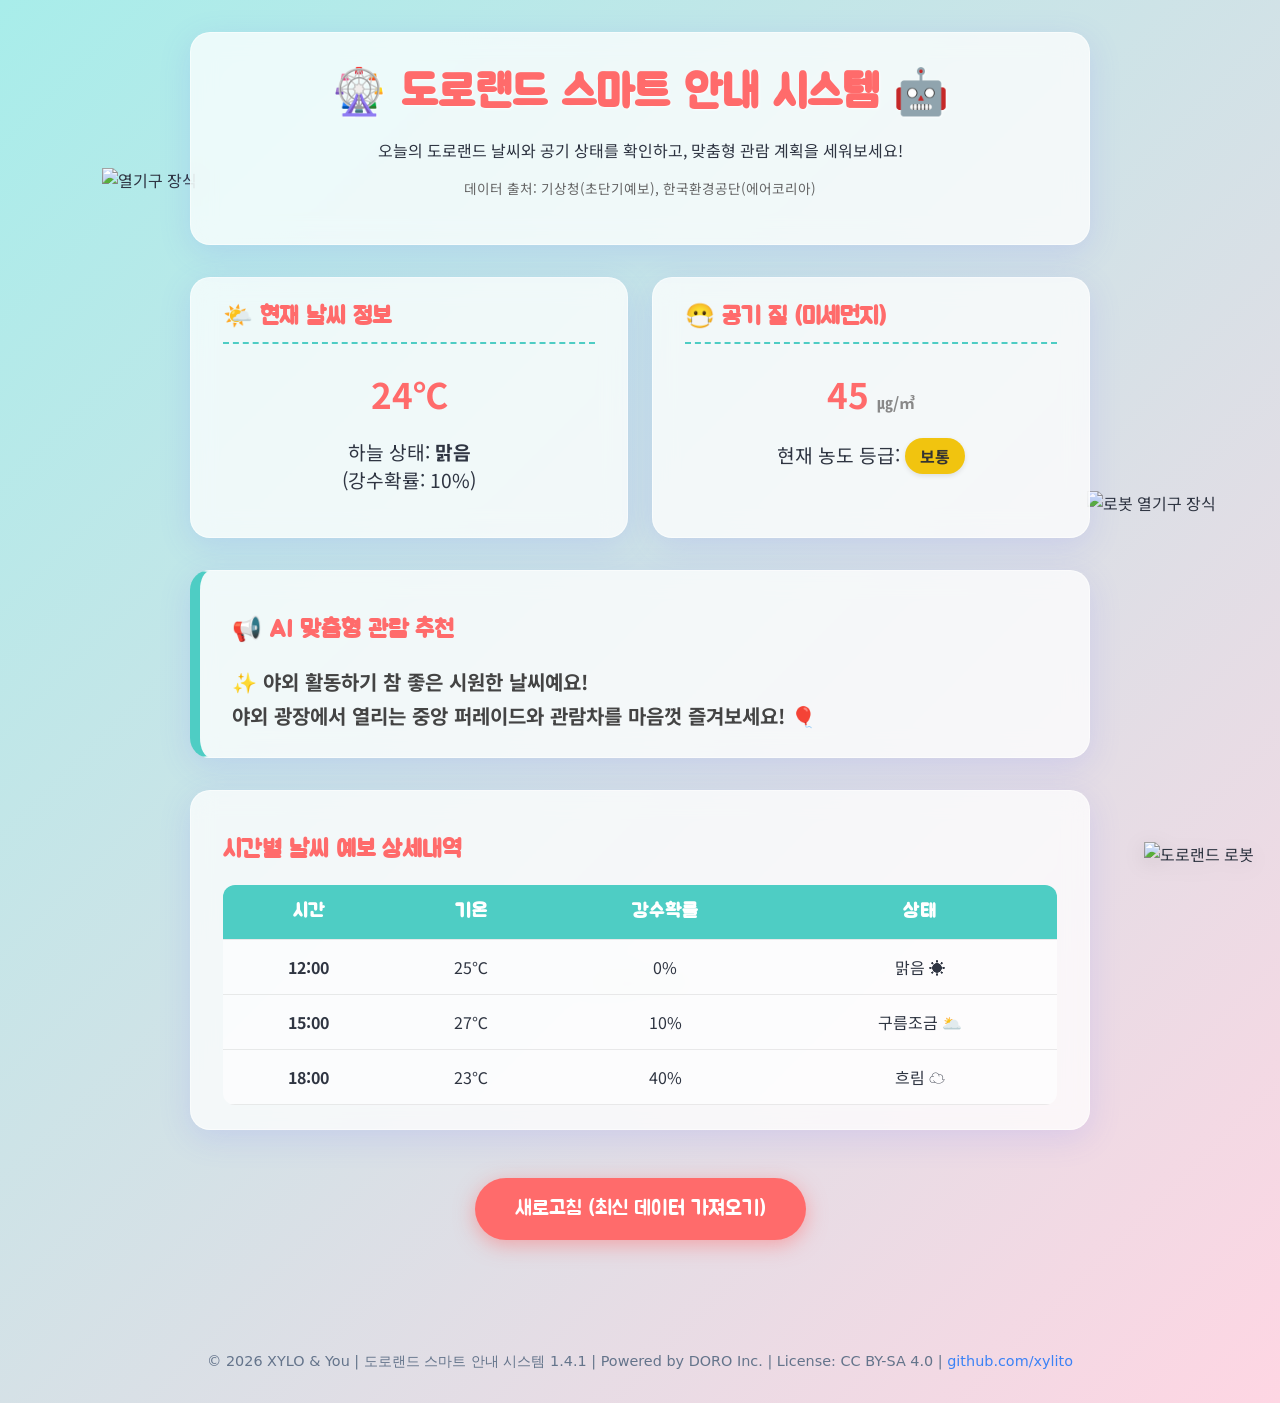
==== smart-guide-web/index.html @ 091e0058 "chore: 1.4.1" ====
<!--
  ============================================================================================================
  [ Credits & License ]
  
  - Project:    도로랜드 스마트 안내 시스템
  - Creator:    XYLO & You
  - Powered by: DORO Inc.
  - Version:    1.4.1 (2026.04.30.)
  - Source:     https://github.com/xylito/doroland-smart-guide
  - License:    CC BY-SA 4.0 (상업적 이용 가능 / 동일 조건 변경 허락 / 저작자 표시)
  
  이 저작물은 공공데이터를 활용한 웹 개발 교육용 실습 자료로 제작되었습니다.
  미래의 훌륭한 웹 마스터가 될 여러분을 응원합니다!
  ============================================================================================================
-->
<!DOCTYPE html>
<html lang="ko">
<head>
    <meta charset="UTF-8">
    <meta name="viewport" content="width=device-width, initial-scale=1.0">
    <!-- 검색엔진 최적화(SEO) 반영 -->
    <title>도로랜드 스마트 안내 시스템 - AI 기술과 함께하는 놀이공원 가이드</title>
    <link rel="icon" href="data:image/svg+xml,<svg xmlns=%22http://www.w3.org/2000/svg%22 viewBox=%220 0 100 100%22><text y=%22.9em%22 font-size=%2290%22>🎡</text></svg>">
    <meta name="description" content="도로랜드 놀이공원의 실시간 날씨와 공기 질을 알려주는 스마트 추천 가이드입니다.">
    <link rel="stylesheet" as="style" crossorigin href="https://cdn.jsdelivr.net/gh/orioncactus/pretendard@v1.3.9/dist/web/variable/pretendardvariable-dynamic-subset.min.css" />
    <link rel="stylesheet" href="css/style.css">
</head>
<body>
    <!-- 배경 장식 이미지들 (현재 폴더에 있는 자원 적극 활용) -->
    <img src="assets/images/cloud1.png" class="deco cloud cloud-1" alt="구름 장식">
    <img src="assets/images/cloud2.png" class="deco cloud cloud-2" alt="구름 장식">
    <img src="assets/images/airballoon1.png" class="deco balloon" alt="열기구 장식">
    <img src="assets/images/robot1.png" class="deco robot robot-right" alt="도로랜드 로봇">
    <img src="assets/images/robot_balloon1.png" class="deco robot-balloon" alt="로봇 열기구 장식">
    <img src="assets/images/circus_and_ferriswheel1.png" class="deco ferriswheel" alt="관람차 배경">
    
    <div class="container">
        <!-- 1. 제목 영역 (HTML 문서 구조 만들기) -->
        <header>
            <h1>🎡 도로랜드 스마트 안내 시스템 🤖</h1>
            <p>오늘의 도로랜드 날씨와 공기 상태를 확인하고, 맞춤형 관람 계획을 세워보세요!</p>
            <p class="source-info">데이터 출처: 기상청(초단기예보), 한국환경공단(에어코리아)</p>
        </header>

        <!-- 2. 주요 정보 카드 영역 (화면 영역 나누기) -->
        <section class="card-container">
            <!-- 날씨 카드 -->
            <div class="card glass">
                <div class="card-header">
                    <h2>🌤️ 현재 날씨 정보</h2>
                </div>
                <!-- 자바스크립트로 데이터를 넣을 자리 (id 지정) -->
                <div class="card-body" id="weather-info">
                    <p class="loading">데이터를 불러오는 중...</p>
                </div>
            </div>

            <!-- 미세먼지 카드 -->
            <div class="card glass">
                <div class="card-header">
                    <h2>😷 공기 질 (미세먼지)</h2>
                </div>
                <!-- 자바스크립트로 데이터를 넣을 자리 (id 지정) -->
                <div class="card-body" id="air-info">
                    <p class="loading">데이터를 불러오는 중...</p>
                </div>
            </div>
        </section>

        <!-- 3. 데이터 해석 및 안내 문구 영역 (데이터 기반 설명 추가) -->
        <section class="guide-container glass">
            <h2>📢 AI 맞춤형 관람 추천</h2>
            <div id="recommendation-msg">
                <!-- 상황에 따른 추천 문구가 이곳에 자동으로 표시됩니다 -->
            </div>
        </section>

        <!-- 4. 실시간 상세 표 (표 만들기 및 활용) -->
        <section class="table-container glass">
            <h2>시간별 날씨 예보 상세내역</h2>
            <table class="data-table">
                <thead>
                    <tr>
                        <th>시간</th>
                        <th>기온</th>
                        <th>강수확률</th>
                        <th>상태</th>
                    </tr>
                </thead>
                <tbody id="forecast-table-body">
                    <!-- 자바스크립트로 줄(tr)이 추가될 자리 -->
                </tbody>
            </table>
        </section>
        
        <!-- 데이터 불러오기 버튼 (UI 요소 배치) -->
        <div class="action-btn-container">
            <button id="fetch-data-btn" class="primary-btn">새로고침 (최신 데이터 가져오기)</button>
        </div>
    </div>

    <!-- 스크립트 연결 (JS 동작) -->
    <script src="js/script.js"></script>
    <script src="../assets/js/global-screenshot.js"></script>
    <footer class="ui-footer">
        &copy; 2026 XYLO & You | 도로랜드 스마트 안내 시스템 1.4.1 | Powered by DORO Inc. | License: CC BY-SA 4.0 | 
        <a href="https://github.com/xylito" target="_blank" rel="noopener noreferrer">github.com/xylito</a>
    </footer>
</body>
</html>
---- smart-guide-web/css/style.css ----
/*
  ============================================================================================================
  [ Credits & License ]
  
  - Project:    도로랜드 스마트 안내 시스템
  - Creator:    XYLO & You
  - Powered by: DORO Inc.
  - Version:    1.4.1 (2026.04.30.)
  - Source:     https://github.com/xylito/doroland-smart-guide
  - License:    CC BY-SA 4.0 (상업적 이용 가능 / 동일 조건 변경 허락 / 저작자 표시)
  
  이 저작물은 공공데이터를 활용한 웹 개발 교육용 실습 자료로 제작되었습니다.
  미래의 훌륭한 웹 마스터가 될 여러분을 응원합니다!
  ============================================================================================================
*/
/* 도로랜드 스마트 안내 시스템 CSS */
/* 교육 목표: CSS 기본 적용 (글자 크기, 색상, 여백, 간단한 디자인 넣기) */

@import url('https://fonts.googleapis.com/css2?family=Jua&family=Noto+Sans+KR:wght@400;700&display=swap');

/* 공통 변수 설정: 예쁜 프리미엄 디자인을 위한 색상 세트 */
:root {
    --primary-color: #ff6b6b;      /* 버튼 및 주요 제목 색상 */
    --secondary-color: #4ecdc4;    /* 테이블 헤더, 안내 테두리 등 서브 색상 */
    --bg-gradient: linear-gradient(135deg, #a8edea 0%, #fed6e3 100%); /* 배경 그라데이션 */
    --text-color: #2f3542;         /* 기본 글자 색 */
    --glass-bg: rgba(255, 255, 255, 0.75); /* 투명한 유리 느낌 배경 */
    --glass-border: rgba(255, 255, 255, 0.5); /* 유리 느낌 외곽선 */
    --glass-shadow: 0 8px 32px 0 rgba(100, 100, 255, 0.15); /* 부드러운 그림자 */
}

/* 1. 페이지 전체 기본 디자인 */
body {
    margin: 0;
    padding: 0;
    background: var(--bg-gradient);
    font-family: 'Noto Sans KR', sans-serif;
    color: var(--text-color);
    min-height: 100vh;
    overflow-x: hidden;
    position: relative; /* 배경 이미지를 위해 */
    word-break: keep-all;
    overflow-wrap: break-word;
}

/* 제목 폰트 예쁘게 바꾸기 */
h1, h2, h3 {
    font-family: 'Jua', sans-serif;
    color: var(--primary-color);
}

/* 2. 배경 장식 이미지들 부드러운 애니메이션 (시각 요소 보완하기 - 마이크로 인터랙션) */
.deco {
    position: absolute;
    z-index: -1;
}

.cloud { filter: opacity(0.8); }
.cloud-1 { top: 5%; left: -10%; animation: floatAir 25s infinite linear; height: 90px; }
.cloud-2 { top: 18%; right: -15%; animation: floatAir 35s infinite linear reverse; height: 110px; }
.balloon { top: 12%; left: 8%; animation: bobbing 4.5s infinite ease-in-out; height: 160px; }
.robot-balloon { top: 35%; right: 5%; animation: bobbing 5.5s infinite ease-in-out alternate; height: 140px; }
.robot-right { top: 60%; right: 2%; height: 180px; filter: drop-shadow(0 5px 10px rgba(0,0,0,0.1)); animation: bobbing 6s infinite ease-in-out;}
.ferriswheel { 
    bottom: 0; 
    left: 50%; 
    transform: translateX(-50%); 
    height: 48vh; 
    max-height: 450px; 
    z-index: -2; 
    mix-blend-mode: multiply;
    opacity: 0.2;
}

/* 애니메이션 동작 정의 */
@keyframes floatAir {
    0% { transform: translateX(0); }
    100% { transform: translateX(120vw); }
}

@keyframes bobbing {
    0%, 100% { transform: translateY(0); }
    50% { transform: translateY(-15px); }
}

/* 3. 메인 콘텐츠가 담기는 상자 */
.container {
    max-width: 900px;
    margin: 0 auto;
    padding: 2rem 1rem;
    position: relative;
    z-index: 10; /* 배경보다 위에 보이도록 */
}

/* 헤더 영역 */
header {
    position: sticky;
    top: 20px;
    z-index: 90;
    text-align: center;
    margin-bottom: 2rem;
    padding: 2rem;
    background: var(--glass-bg);
    border-radius: 20px;
    box-shadow: var(--glass-shadow);
    backdrop-filter: blur(12px);
    border: 1px solid var(--glass-border);
}

header h1 {
    font-size: 2.8rem;
    margin: 0 0 10px 0;
    text-shadow: 1px 1px 2px rgba(255,255,255,0.8);
}

.source-info {
    font-size: 0.85rem;
    color: #666;
    margin-top: 15px;
}

/* 4. 글래스모피즘 공통 클래스 (유리 느낌 나는 예쁜 카드 디자인) */
.glass {
    background: var(--glass-bg);
    border-radius: 20px;
    box-shadow: var(--glass-shadow);
    backdrop-filter: blur(12px);
    border: 1px solid var(--glass-border);
    margin-bottom: 2rem;
    padding: 1.5rem 2rem;
    position: relative;
    overflow: hidden;
}

/* 카드 배치 (나란히 두기) */
.card-container {
    display: flex;
    gap: 1.5rem;
    flex-wrap: wrap; /* 화면이 작아지면 세로로 배치 */
}

/* 개별 카드들 */
.card {
    flex: 1; /* 똑같은 너비 나누어 가지기 */
    min-width: 280px; 
    transition: transform 0.3s ease, box-shadow 0.3s ease;
}

/* 카드 마우스 오버 효과 (다이내믹 디자인) */
.card:hover {
    transform: translateY(-8px);
    box-shadow: 0 15px 40px 0 rgba(100, 100, 255, 0.25);
}

.card-header h2 {
    margin-top: 0;
    border-bottom: 2px dashed var(--secondary-color);
    padding-bottom: 10px;
}

/* 큰 강조 데이터 */
.data-value {
    font-size: 2.2rem;
    font-weight: bold;
    color: var(--primary-color);
    text-align: center;
    margin: 1.5rem 0 0.5rem 0;
}

/* 5. 표 디자인 */
.data-table {
    width: 100%;
    border-collapse: collapse;
    margin-top: 1rem;
    background-color: rgba(255, 255, 255, 0.6);
    border-radius: 12px;
    overflow: hidden;
}

.data-table th, .data-table td {
    padding: 15px;
    text-align: center;
    border-bottom: 1px solid rgba(0,0,0,0.08);
}

.data-table th {
    background-color: var(--secondary-color);
    color: white;
    font-family: 'Jua', sans-serif;
    font-size: 1.2rem;
    letter-spacing: 1px;
}

.data-table tr:hover {
    background-color: rgba(255,255,255,0.9);
}

/* 6. 버튼 디자인 */
.action-btn-container {
    text-align: center;
    margin-top: 3rem;
    margin-bottom: 3rem;
}

.primary-btn {
    background-color: var(--primary-color);
    color: white;
    border: none;
    padding: 18px 40px;
    border-radius: 50px;
    font-size: 1.3rem;
    font-family: 'Jua', sans-serif;
    cursor: pointer;
    box-shadow: 0 5px 20px rgba(255, 107, 107, 0.5);
    transition: all 0.3s ease;
}

.primary-btn:hover {
    background-color: #ff5252;
    transform: scale(1.05) translateY(-3px);
    box-shadow: 0 10px 25px rgba(255, 107, 107, 0.8);
}

/* 7. 상태 상태 뱃지 (시각 요소 보완하기 - 색상으로 가독성 높이기) */
.badge {
    display: inline-block;
    padding: 6px 15px;
    border-radius: 20px;
    color: white;
    font-weight: bold;
    font-size: 1rem;
    box-shadow: 0 2px 5px rgba(0,0,0,0.1);
}

/* 미세먼지 단계별 색상 */
.badge.good { background-color: #2ecc71; } /* 좋음 초록색 */
.badge.normal { background-color: #f1c40f; color:#333; } /* 보통 노란색 */
.badge.bad { background-color: #e74c3c; } /* 나쁨 빨간색 */

/* 8. 데이터 해석 안내 영역 디자인 */
#recommendation-msg {
    font-size: 1.25rem;
    line-height: 1.7;
    font-weight: bold;
    color: #444;
}

.guide-container {
    border-left: 10px solid var(--secondary-color);
}

/* 9. 푸터 디자인 */
.ui-footer {
    text-align: center;
    font-size: 0.9rem;
    color: #64748b;
    padding: 2rem;
    margin-top: auto;
    font-family: 'Pretendard Variable', Pretendard, -apple-system, BlinkMacSystemFont, system-ui, sans-serif;
}
.ui-footer a {
    color: #3b82f6;
    text-decoration: none;
}
.ui-footer a:hover {
    text-decoration: underline;
}

/* Scrollbar */
::-webkit-scrollbar { width: 8px; }
::-webkit-scrollbar-track { background: rgba(0, 0, 0, 0.05); }
::-webkit-scrollbar-thumb { background: rgba(0, 0, 0, 0.15); border-radius: 4px; }
::-webkit-scrollbar-thumb:hover { background: var(--primary-color); }

/* 모바일 친화적 반응형 디자인 (글자 분리 및 겹침 해결) */
@media (max-width: 768px) {
    header h1 {
        font-size: 2.2rem;
        word-break: keep-all; /* 단어 단위로 줄바꿈 (글자 쪼개짐 방지) */
    }
    .data-value {
        font-size: 1.8rem;
    }
    .card-container {
        flex-direction: column;
    }
    .primary-btn {
        padding: 15px 25px;
        font-size: 1.1rem;
        width: 100%;
        box-sizing: border-box;
    }
    .action-btn-container {
        padding: 0 1rem;
    }
}
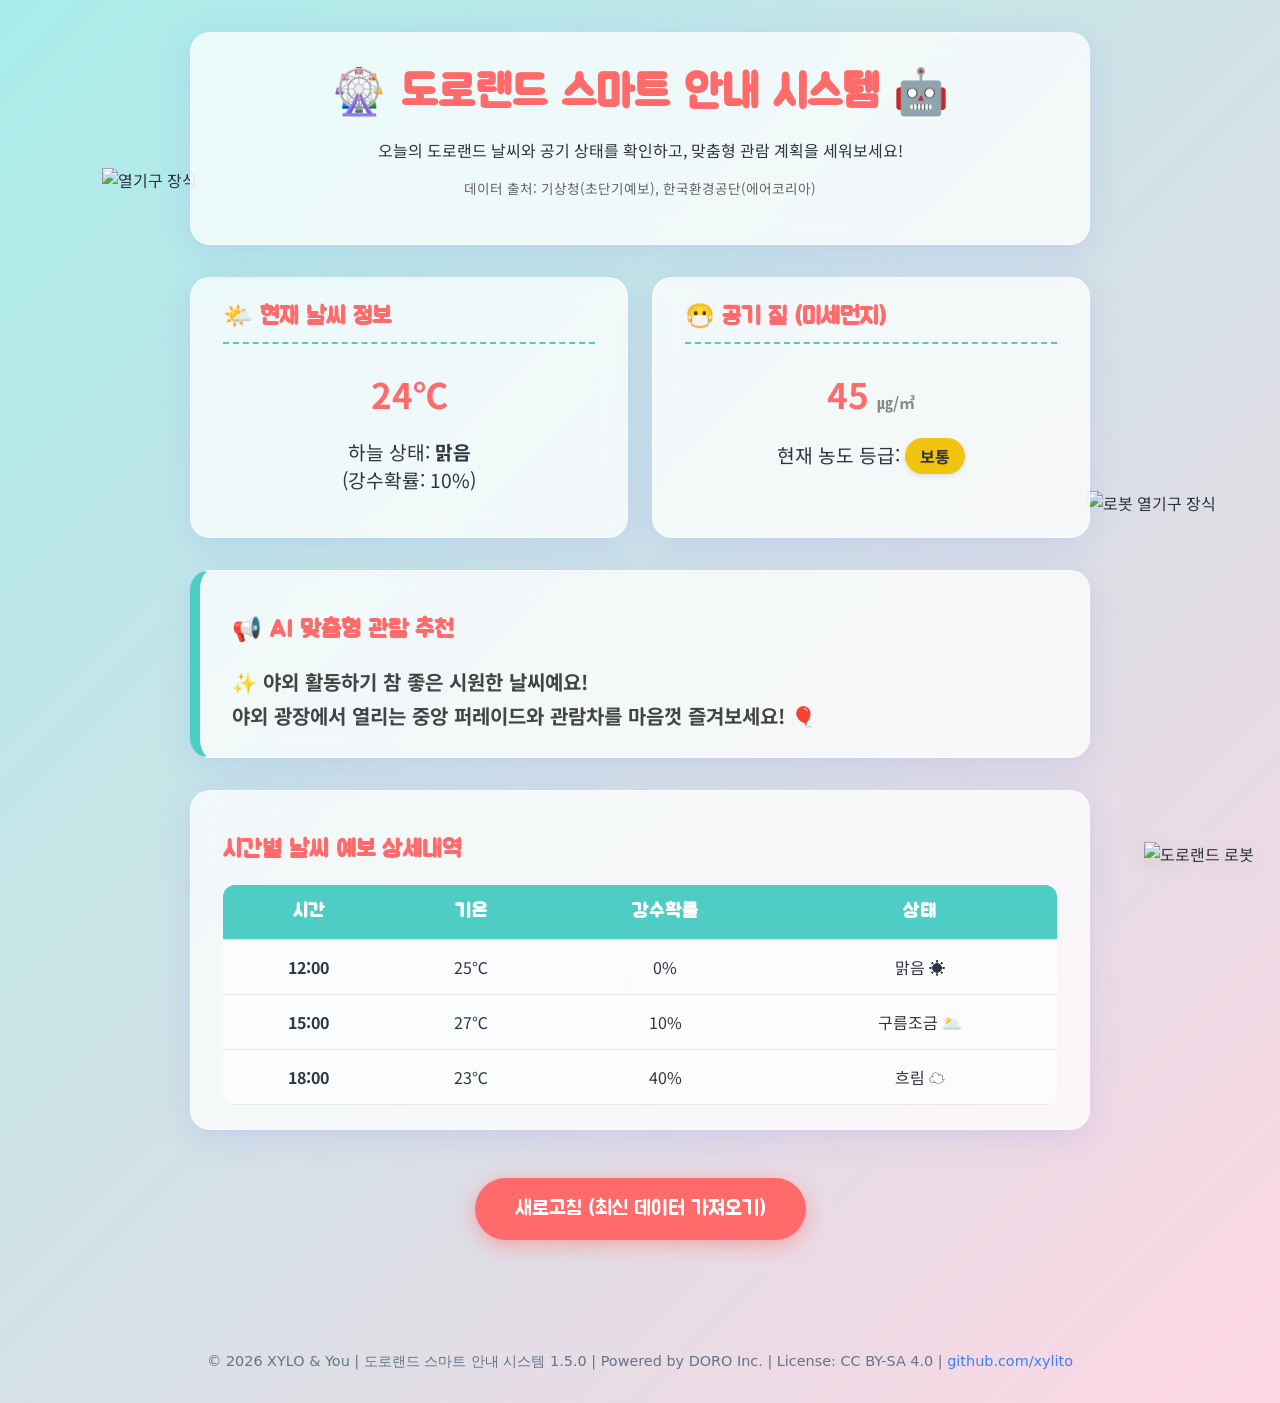
==== commit 9ee9f967: "chore: 1.5.0" ====
--- a/smart-guide-web/index.html
+++ b/smart-guide-web/index.html
@@ -5,7 +5,7 @@
   - Project:    도로랜드 스마트 안내 시스템
   - Creator:    XYLO & You
   - Powered by: DORO Inc.
-  - Version:    1.4.1 (2026.04.30.)
+  - Version:    1.5.0 (2026.05.29.)
   - Source:     https://github.com/xylito/doroland-smart-guide
   - License:    CC BY-SA 4.0 (상업적 이용 가능 / 동일 조건 변경 허락 / 저작자 표시)
   
@@ -103,7 +103,7 @@
     <script src="js/script.js"></script>
     <script src="../assets/js/global-screenshot.js"></script>
     <footer class="ui-footer">
-        &copy; 2026 XYLO & You | 도로랜드 스마트 안내 시스템 1.4.1 | Powered by DORO Inc. | License: CC BY-SA 4.0 | 
+        &copy; 2026 XYLO & You | 도로랜드 스마트 안내 시스템 1.5.0 | Powered by DORO Inc. | License: CC BY-SA 4.0 | 
         <a href="https://github.com/xylito" target="_blank" rel="noopener noreferrer">github.com/xylito</a>
     </footer>
 </body>
--- a/smart-guide-web/css/style.css
+++ b/smart-guide-web/css/style.css
@@ -5,7 +5,7 @@
   - Project:    도로랜드 스마트 안내 시스템
   - Creator:    XYLO & You
   - Powered by: DORO Inc.
-  - Version:    1.4.1 (2026.04.30.)
+  - Version:    1.5.0 (2026.05.29.)
   - Source:     https://github.com/xylito/doroland-smart-guide
   - License:    CC BY-SA 4.0 (상업적 이용 가능 / 동일 조건 변경 허락 / 저작자 표시)
   
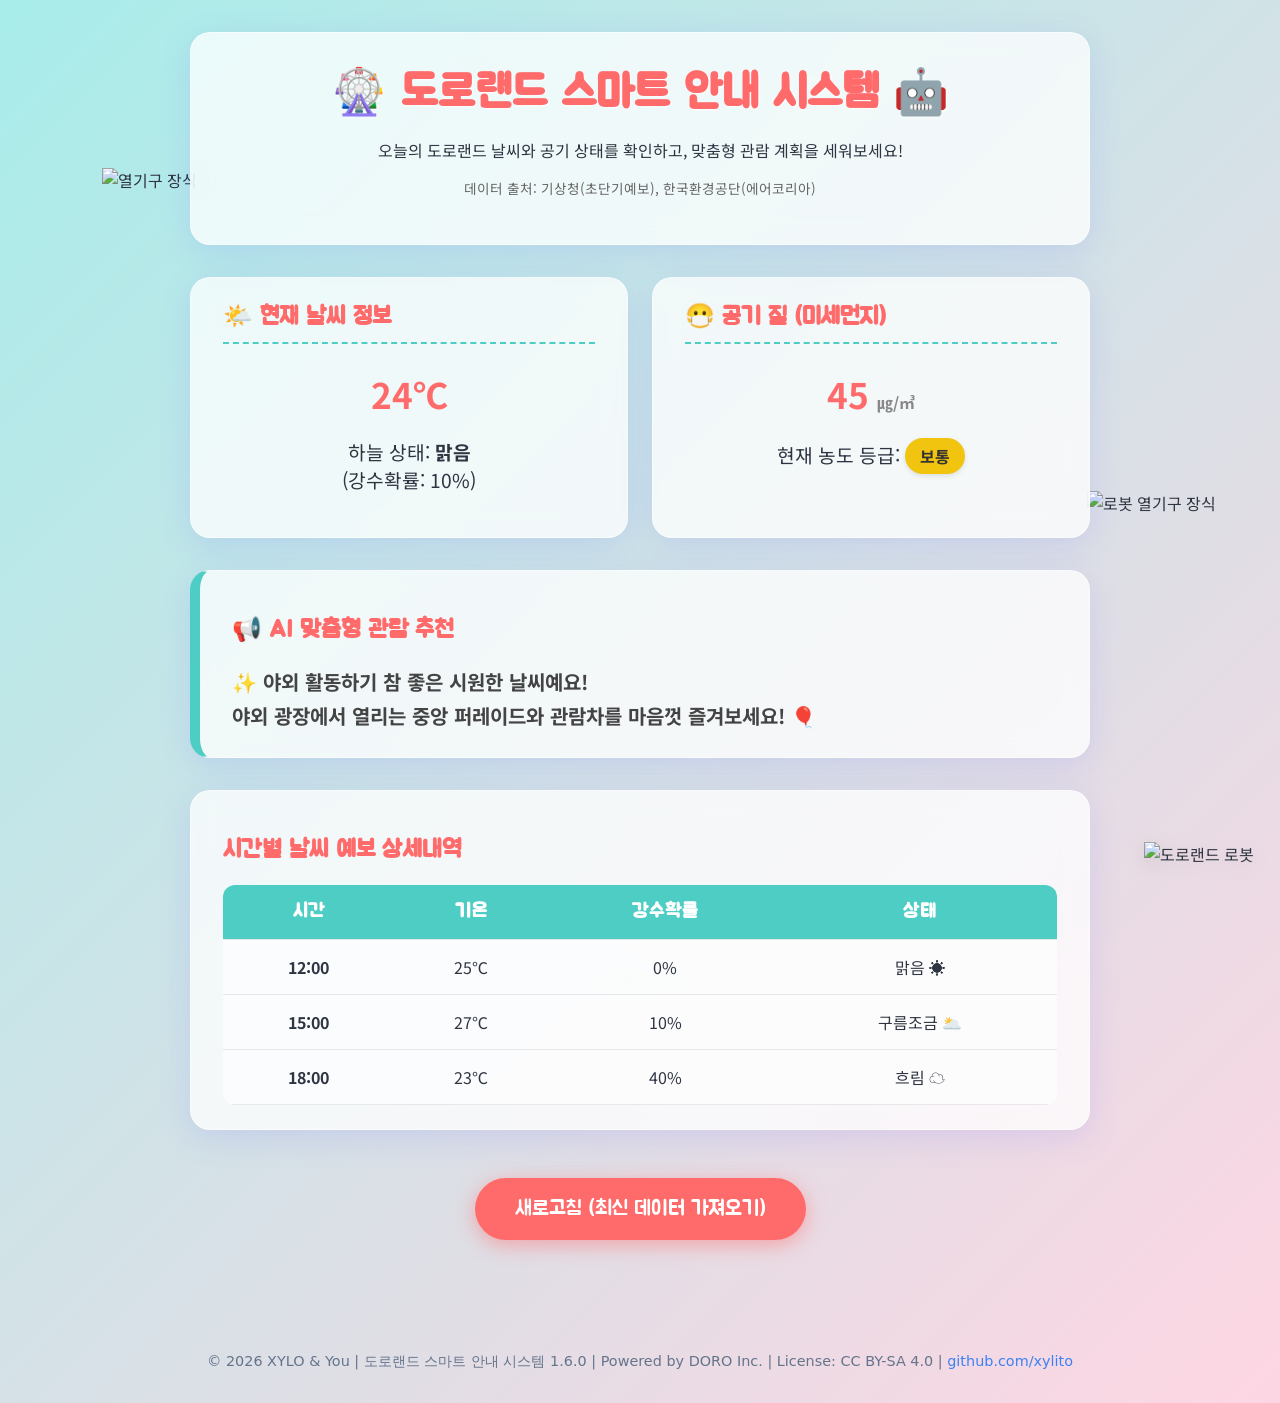
==== commit 182e7eaf: "chore: 1.6.0" ====
--- a/smart-guide-web/index.html
+++ b/smart-guide-web/index.html
@@ -5,7 +5,7 @@
   - Project:    도로랜드 스마트 안내 시스템
   - Creator:    XYLO & You
   - Powered by: DORO Inc.
-  - Version:    1.5.0 (2026.05.29.)
+  - Version:    1.6.0 (2026.05.29.)
   - Source:     https://github.com/xylito/doroland-smart-guide
   - License:    CC BY-SA 4.0 (상업적 이용 가능 / 동일 조건 변경 허락 / 저작자 표시)
   
@@ -103,7 +103,7 @@
     <script src="js/script.js"></script>
     <script src="../assets/js/global-screenshot.js"></script>
     <footer class="ui-footer">
-        &copy; 2026 XYLO & You | 도로랜드 스마트 안내 시스템 1.5.0 | Powered by DORO Inc. | License: CC BY-SA 4.0 | 
+        &copy; 2026 XYLO & You | 도로랜드 스마트 안내 시스템 1.6.0 | Powered by DORO Inc. | License: CC BY-SA 4.0 | 
         <a href="https://github.com/xylito" target="_blank" rel="noopener noreferrer">github.com/xylito</a>
     </footer>
 </body>
--- a/smart-guide-web/css/style.css
+++ b/smart-guide-web/css/style.css
@@ -5,7 +5,7 @@
   - Project:    도로랜드 스마트 안내 시스템
   - Creator:    XYLO & You
   - Powered by: DORO Inc.
-  - Version:    1.5.0 (2026.05.29.)
+  - Version:    1.6.0 (2026.05.29.)
   - Source:     https://github.com/xylito/doroland-smart-guide
   - License:    CC BY-SA 4.0 (상업적 이용 가능 / 동일 조건 변경 허락 / 저작자 표시)
   
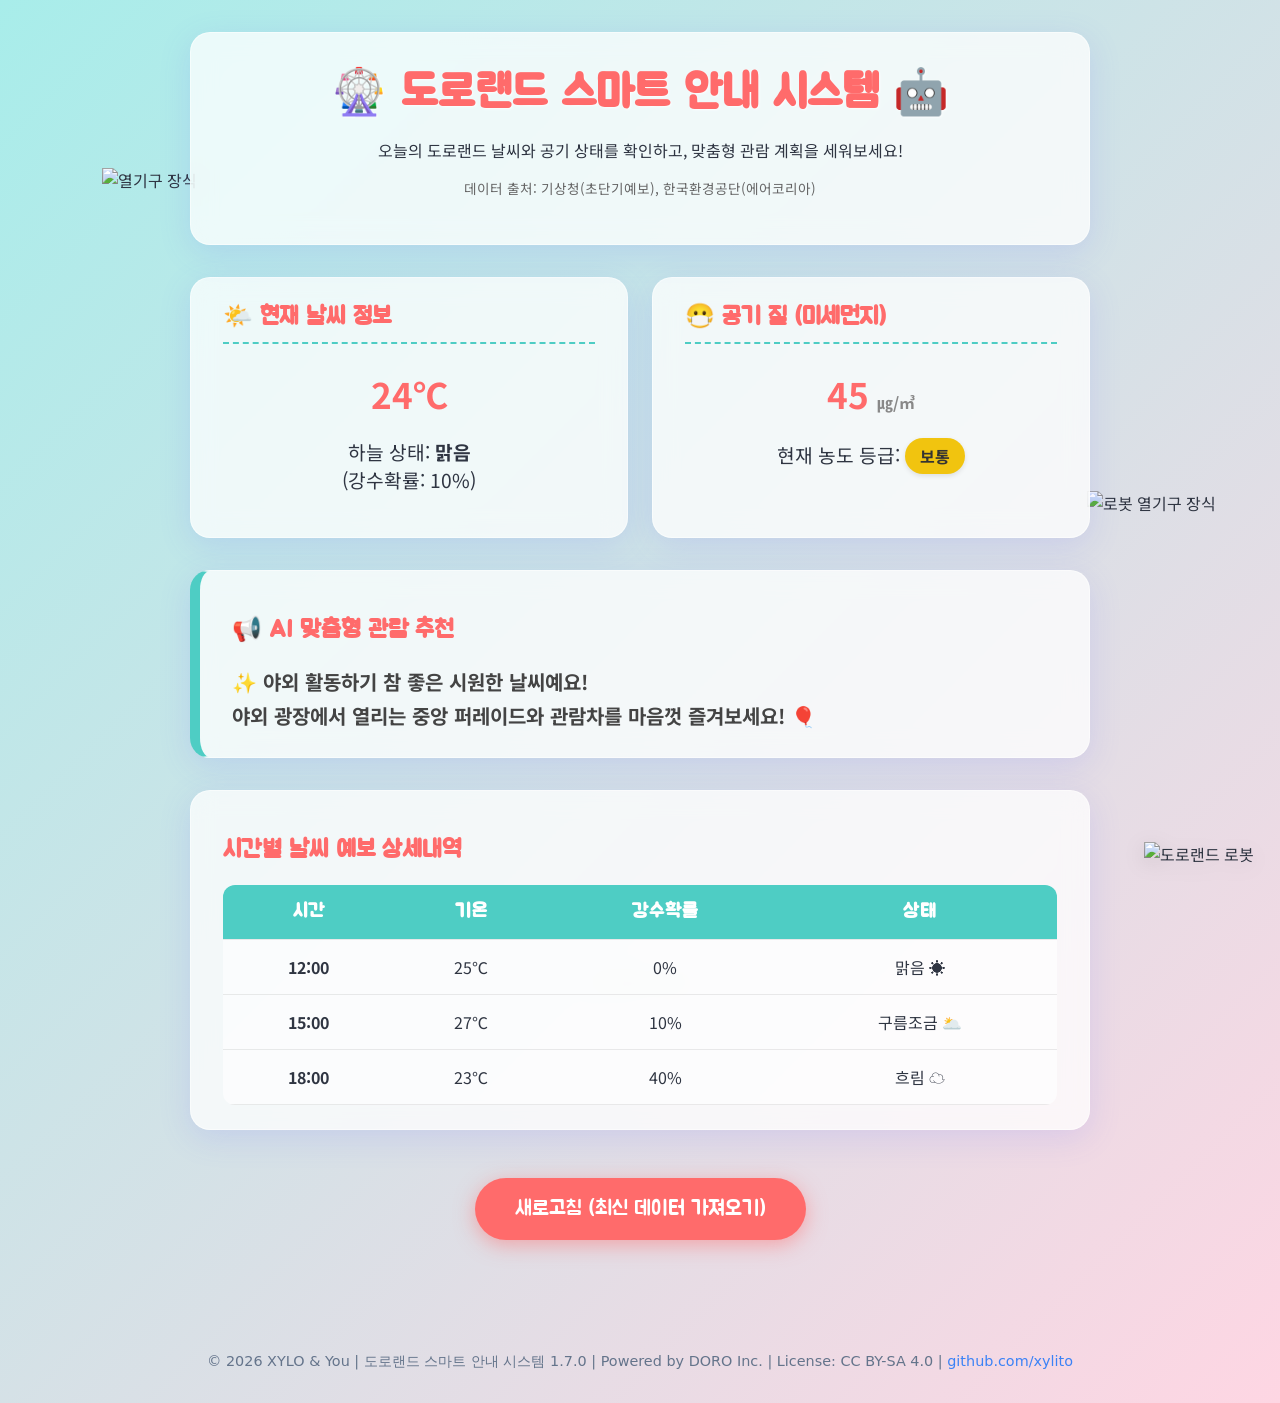
==== commit c1b31177: "chore: 1.7.0 (AI 요원)" ====
--- a/smart-guide-web/index.html
+++ b/smart-guide-web/index.html
@@ -5,7 +5,7 @@
   - Project:    도로랜드 스마트 안내 시스템
   - Creator:    XYLO & You
   - Powered by: DORO Inc.
-  - Version:    1.6.0 (2026.05.29.)
+  - Version:    1.7.0 (2026.06.04.)
   - Source:     https://github.com/xylito/doroland-smart-guide
   - License:    CC BY-SA 4.0 (상업적 이용 가능 / 동일 조건 변경 허락 / 저작자 표시)
   
@@ -103,7 +103,7 @@
     <script src="js/script.js"></script>
     <script src="../assets/js/global-screenshot.js"></script>
     <footer class="ui-footer">
-        &copy; 2026 XYLO & You | 도로랜드 스마트 안내 시스템 1.6.0 | Powered by DORO Inc. | License: CC BY-SA 4.0 | 
+        &copy; 2026 XYLO & You | 도로랜드 스마트 안내 시스템 1.7.0 | Powered by DORO Inc. | License: CC BY-SA 4.0 | 
         <a href="https://github.com/xylito" target="_blank" rel="noopener noreferrer">github.com/xylito</a>
     </footer>
 </body>
--- a/smart-guide-web/css/style.css
+++ b/smart-guide-web/css/style.css
@@ -5,7 +5,7 @@
   - Project:    도로랜드 스마트 안내 시스템
   - Creator:    XYLO & You
   - Powered by: DORO Inc.
-  - Version:    1.6.0 (2026.05.29.)
+  - Version:    1.7.0 (2026.06.04.)
   - Source:     https://github.com/xylito/doroland-smart-guide
   - License:    CC BY-SA 4.0 (상업적 이용 가능 / 동일 조건 변경 허락 / 저작자 표시)
   
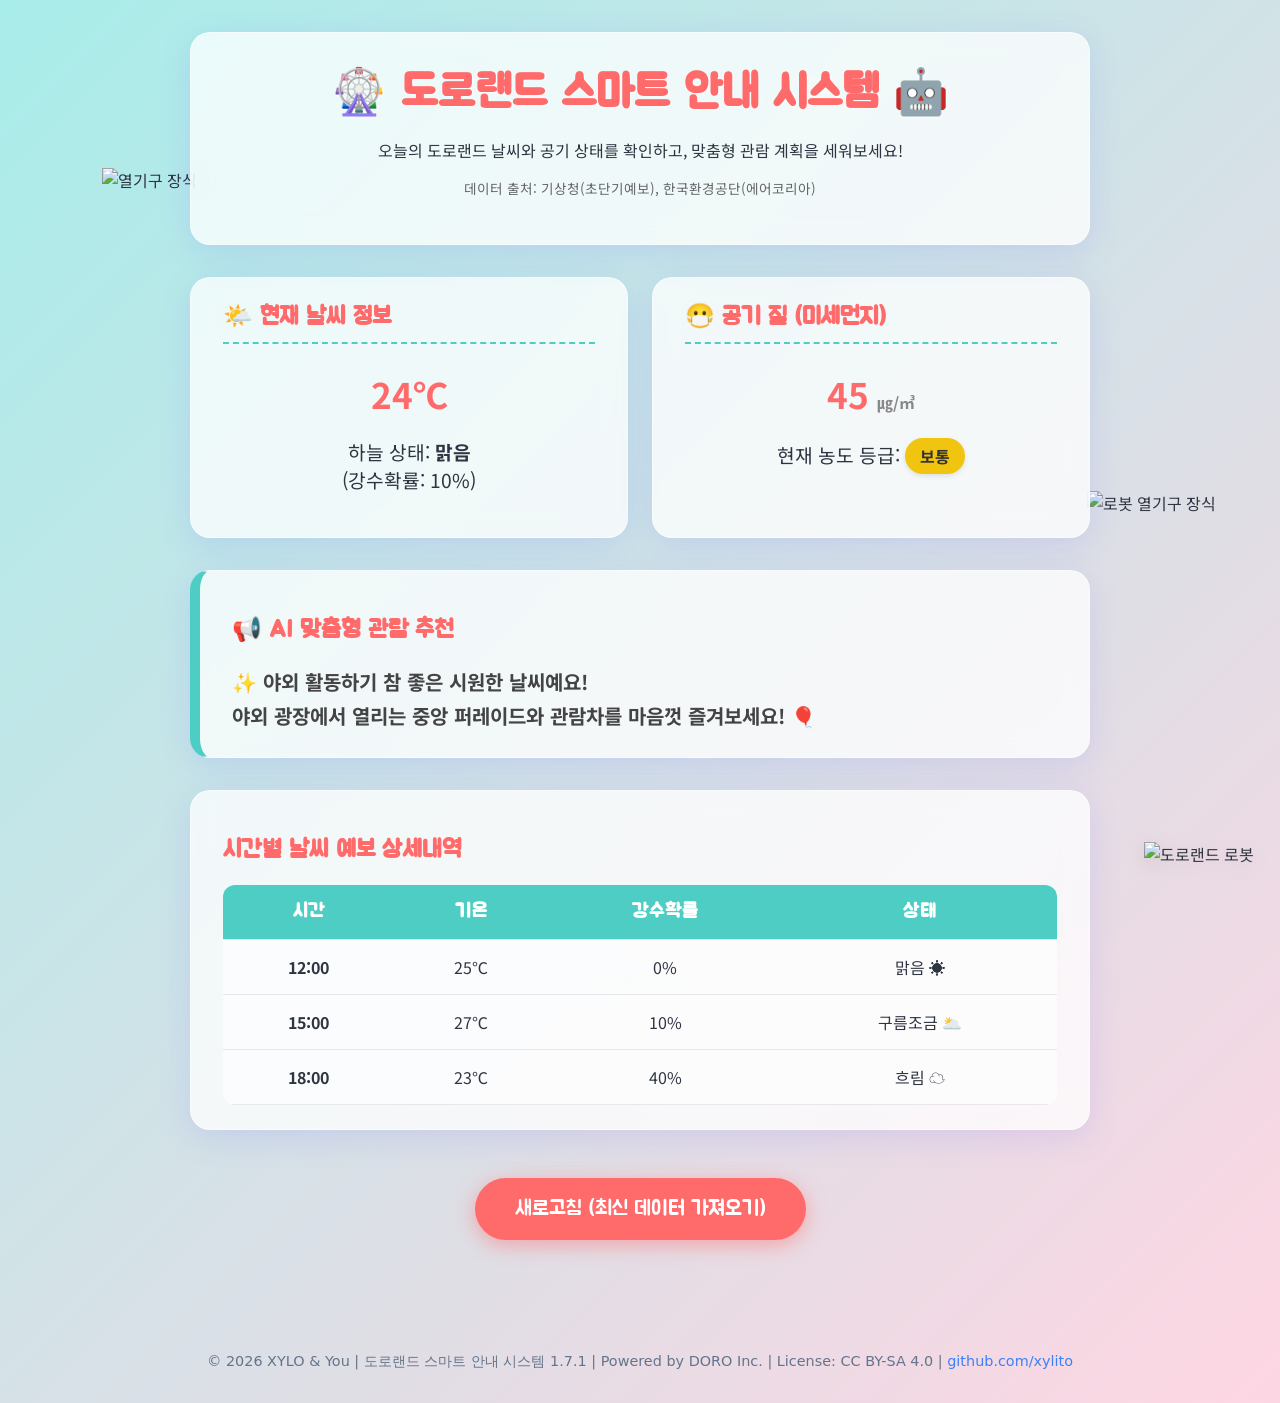
==== commit 0d785f3a: "chore: 1.7.1 (AI 요원 페어 프로그래밍)" ====
--- a/smart-guide-web/index.html
+++ b/smart-guide-web/index.html
@@ -5,7 +5,7 @@
   - Project:    도로랜드 스마트 안내 시스템
   - Creator:    XYLO & You
   - Powered by: DORO Inc.
-  - Version:    1.7.0 (2026.06.04.)
+  - Version:    1.7.1 (2026.06.04.)
   - Source:     https://github.com/xylito/doroland-smart-guide
   - License:    CC BY-SA 4.0 (상업적 이용 가능 / 동일 조건 변경 허락 / 저작자 표시)
   
@@ -103,7 +103,7 @@
     <script src="js/script.js"></script>
     <script src="../assets/js/global-screenshot.js"></script>
     <footer class="ui-footer">
-        &copy; 2026 XYLO & You | 도로랜드 스마트 안내 시스템 1.7.0 | Powered by DORO Inc. | License: CC BY-SA 4.0 | 
+        &copy; 2026 XYLO & You | 도로랜드 스마트 안내 시스템 1.7.1 | Powered by DORO Inc. | License: CC BY-SA 4.0 | 
         <a href="https://github.com/xylito" target="_blank" rel="noopener noreferrer">github.com/xylito</a>
     </footer>
 </body>
--- a/smart-guide-web/css/style.css
+++ b/smart-guide-web/css/style.css
@@ -5,7 +5,7 @@
   - Project:    도로랜드 스마트 안내 시스템
   - Creator:    XYLO & You
   - Powered by: DORO Inc.
-  - Version:    1.7.0 (2026.06.04.)
+  - Version:    1.7.1 (2026.06.04.)
   - Source:     https://github.com/xylito/doroland-smart-guide
   - License:    CC BY-SA 4.0 (상업적 이용 가능 / 동일 조건 변경 허락 / 저작자 표시)
   
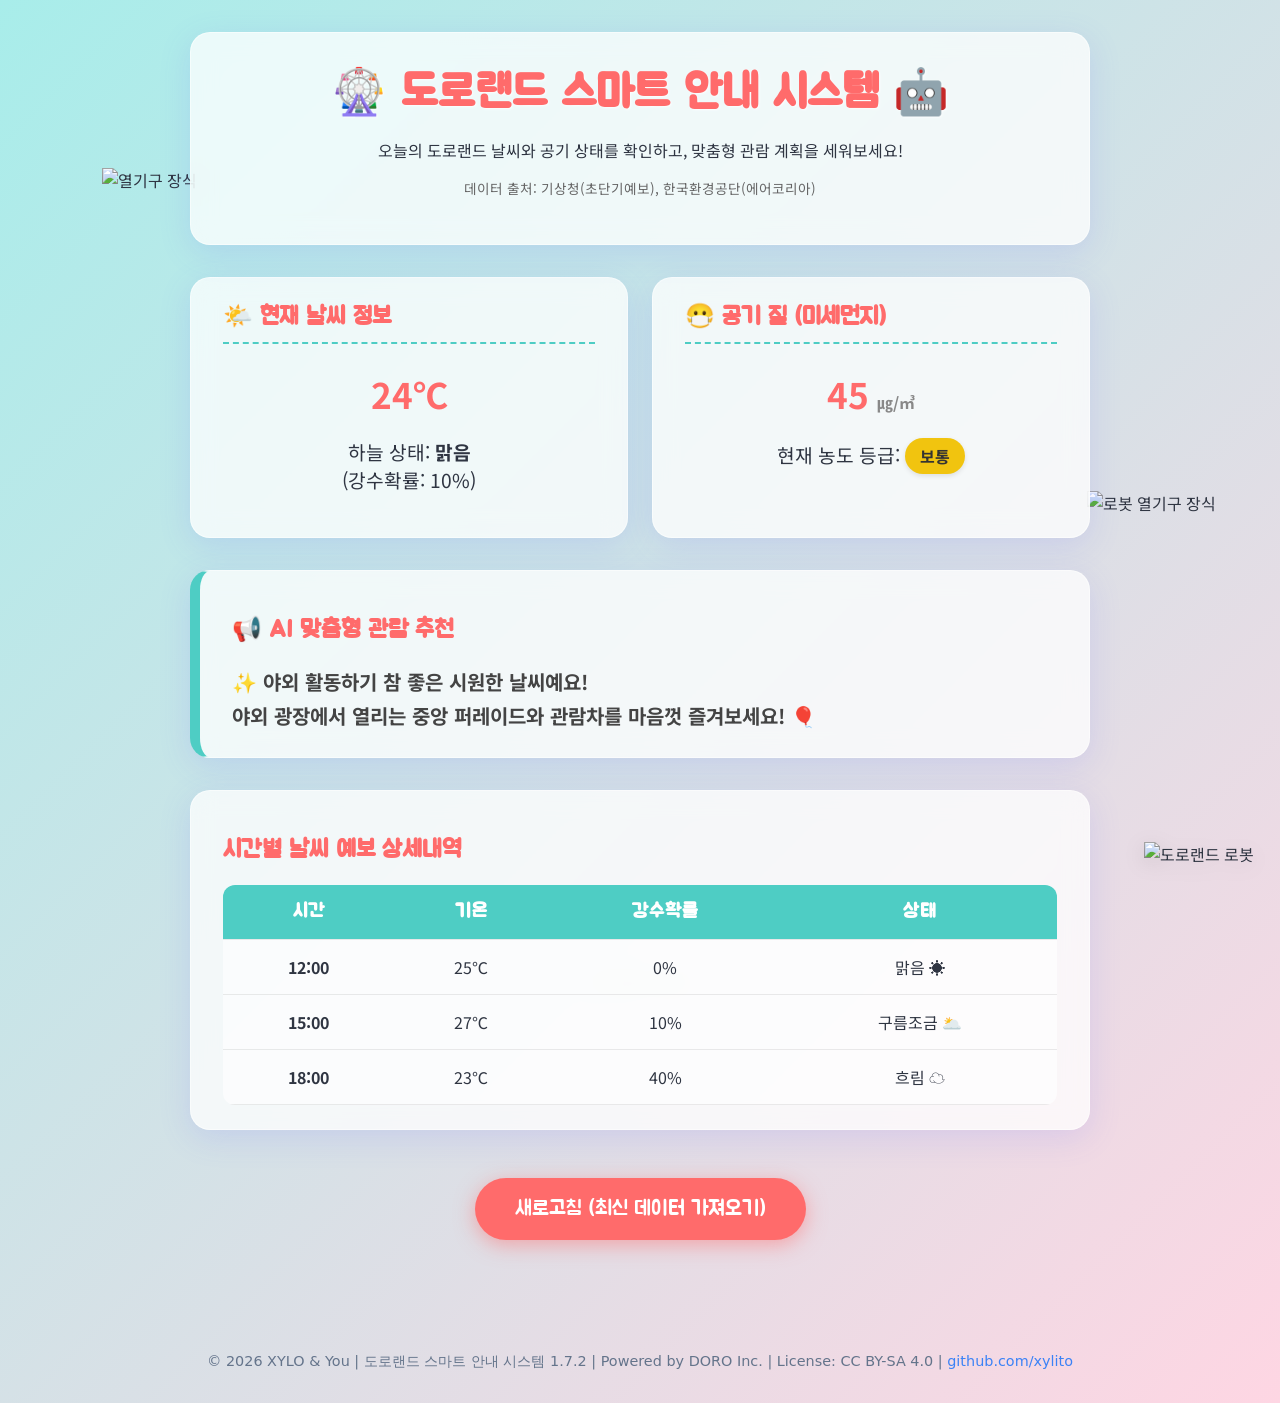
==== commit 84f7a890: "chore: 1.7.2 (AI 대화형 에이전트)" ====
--- a/smart-guide-web/index.html
+++ b/smart-guide-web/index.html
@@ -5,7 +5,7 @@
   - Project:    도로랜드 스마트 안내 시스템
   - Creator:    XYLO & You
   - Powered by: DORO Inc.
-  - Version:    1.7.1 (2026.06.04.)
+  - Version:    1.7.2 (2026.06.04.)
   - Source:     https://github.com/xylito/doroland-smart-guide
   - License:    CC BY-SA 4.0 (상업적 이용 가능 / 동일 조건 변경 허락 / 저작자 표시)
   
@@ -103,7 +103,7 @@
     <script src="js/script.js"></script>
     <script src="../assets/js/global-screenshot.js"></script>
     <footer class="ui-footer">
-        &copy; 2026 XYLO & You | 도로랜드 스마트 안내 시스템 1.7.1 | Powered by DORO Inc. | License: CC BY-SA 4.0 | 
+        &copy; 2026 XYLO & You | 도로랜드 스마트 안내 시스템 1.7.2 | Powered by DORO Inc. | License: CC BY-SA 4.0 | 
         <a href="https://github.com/xylito" target="_blank" rel="noopener noreferrer">github.com/xylito</a>
     </footer>
 </body>
--- a/smart-guide-web/css/style.css
+++ b/smart-guide-web/css/style.css
@@ -5,7 +5,7 @@
   - Project:    도로랜드 스마트 안내 시스템
   - Creator:    XYLO & You
   - Powered by: DORO Inc.
-  - Version:    1.7.1 (2026.06.04.)
+  - Version:    1.7.2 (2026.06.04.)
   - Source:     https://github.com/xylito/doroland-smart-guide
   - License:    CC BY-SA 4.0 (상업적 이용 가능 / 동일 조건 변경 허락 / 저작자 표시)
   
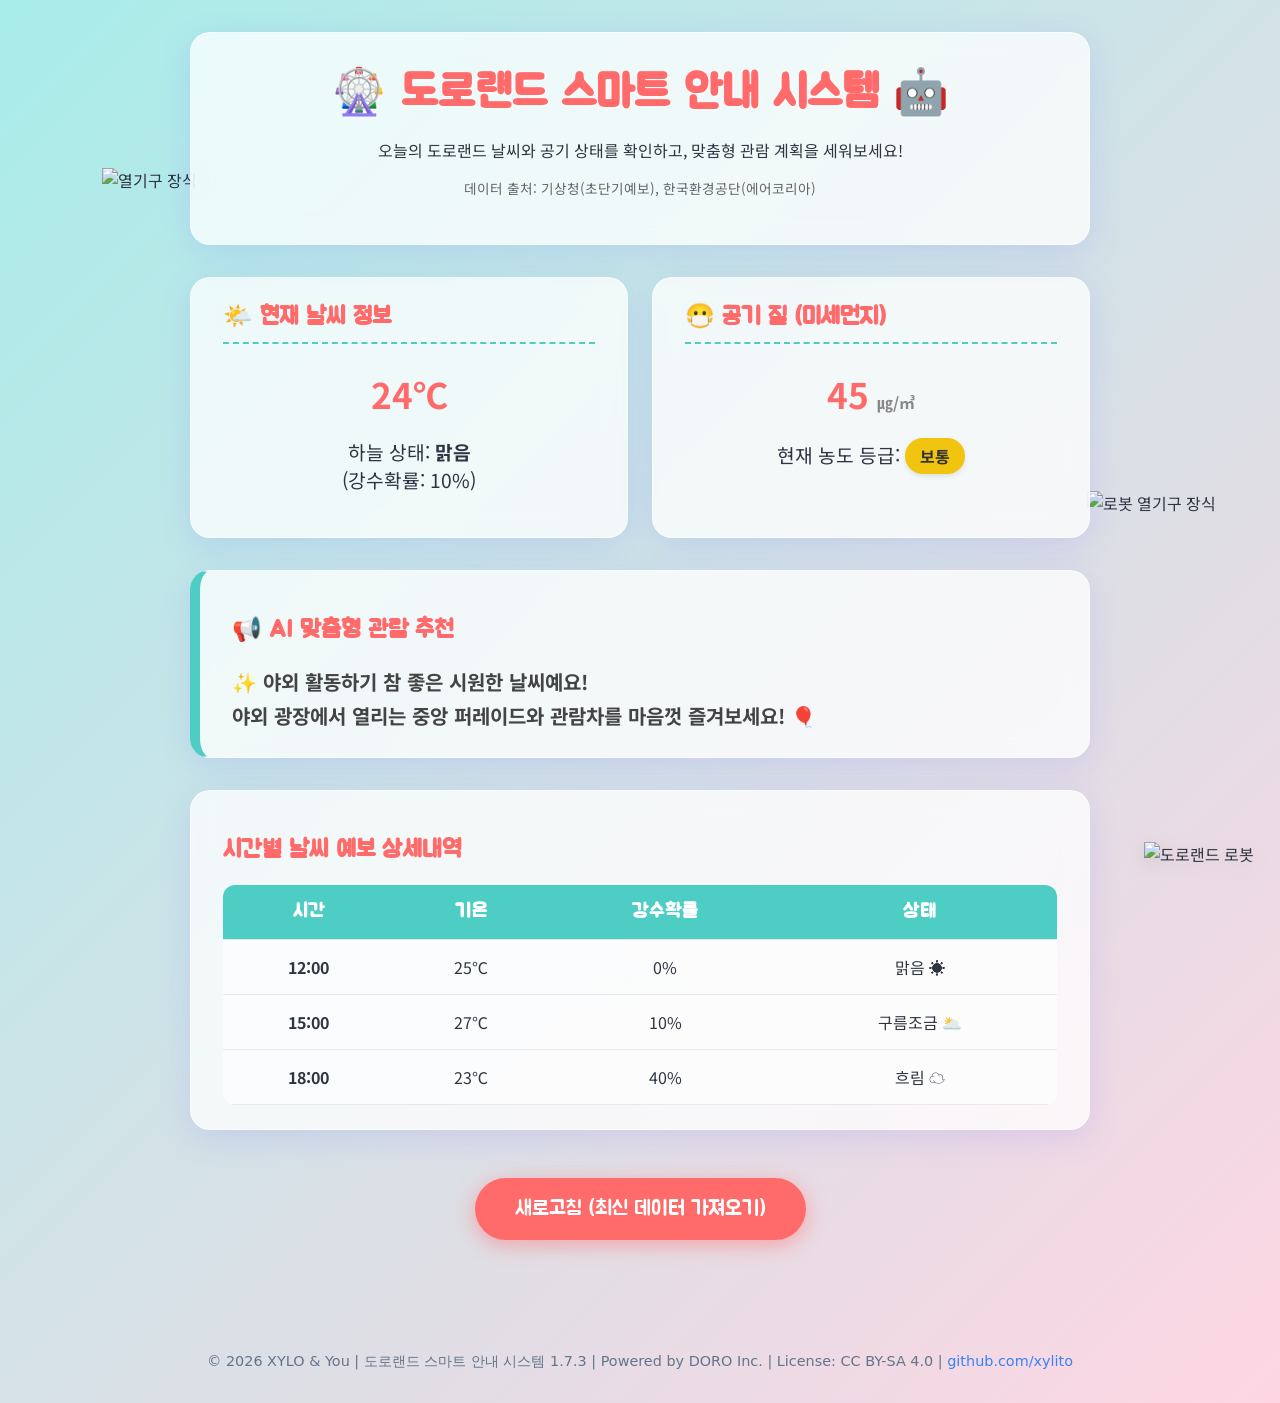
==== commit 8f3065f7: "chore: 1.7.3" ====
--- a/smart-guide-web/index.html
+++ b/smart-guide-web/index.html
@@ -5,7 +5,7 @@
   - Project:    도로랜드 스마트 안내 시스템
   - Creator:    XYLO & You
   - Powered by: DORO Inc.
-  - Version:    1.7.2 (2026.06.04.)
+  - Version:    1.7.3 (2026.06.06.)
   - Source:     https://github.com/xylito/doroland-smart-guide
   - License:    CC BY-SA 4.0 (상업적 이용 가능 / 동일 조건 변경 허락 / 저작자 표시)
   
@@ -103,7 +103,7 @@
     <script src="js/script.js"></script>
     <script src="../assets/js/global-screenshot.js"></script>
     <footer class="ui-footer">
-        &copy; 2026 XYLO & You | 도로랜드 스마트 안내 시스템 1.7.2 | Powered by DORO Inc. | License: CC BY-SA 4.0 | 
+        &copy; 2026 XYLO & You | 도로랜드 스마트 안내 시스템 1.7.3 | Powered by DORO Inc. | License: CC BY-SA 4.0 | 
         <a href="https://github.com/xylito" target="_blank" rel="noopener noreferrer">github.com/xylito</a>
     </footer>
 </body>
--- a/smart-guide-web/css/style.css
+++ b/smart-guide-web/css/style.css
@@ -5,7 +5,7 @@
   - Project:    도로랜드 스마트 안내 시스템
   - Creator:    XYLO & You
   - Powered by: DORO Inc.
-  - Version:    1.7.2 (2026.06.04.)
+  - Version:    1.7.3 (2026.06.06.)
   - Source:     https://github.com/xylito/doroland-smart-guide
   - License:    CC BY-SA 4.0 (상업적 이용 가능 / 동일 조건 변경 허락 / 저작자 표시)
   
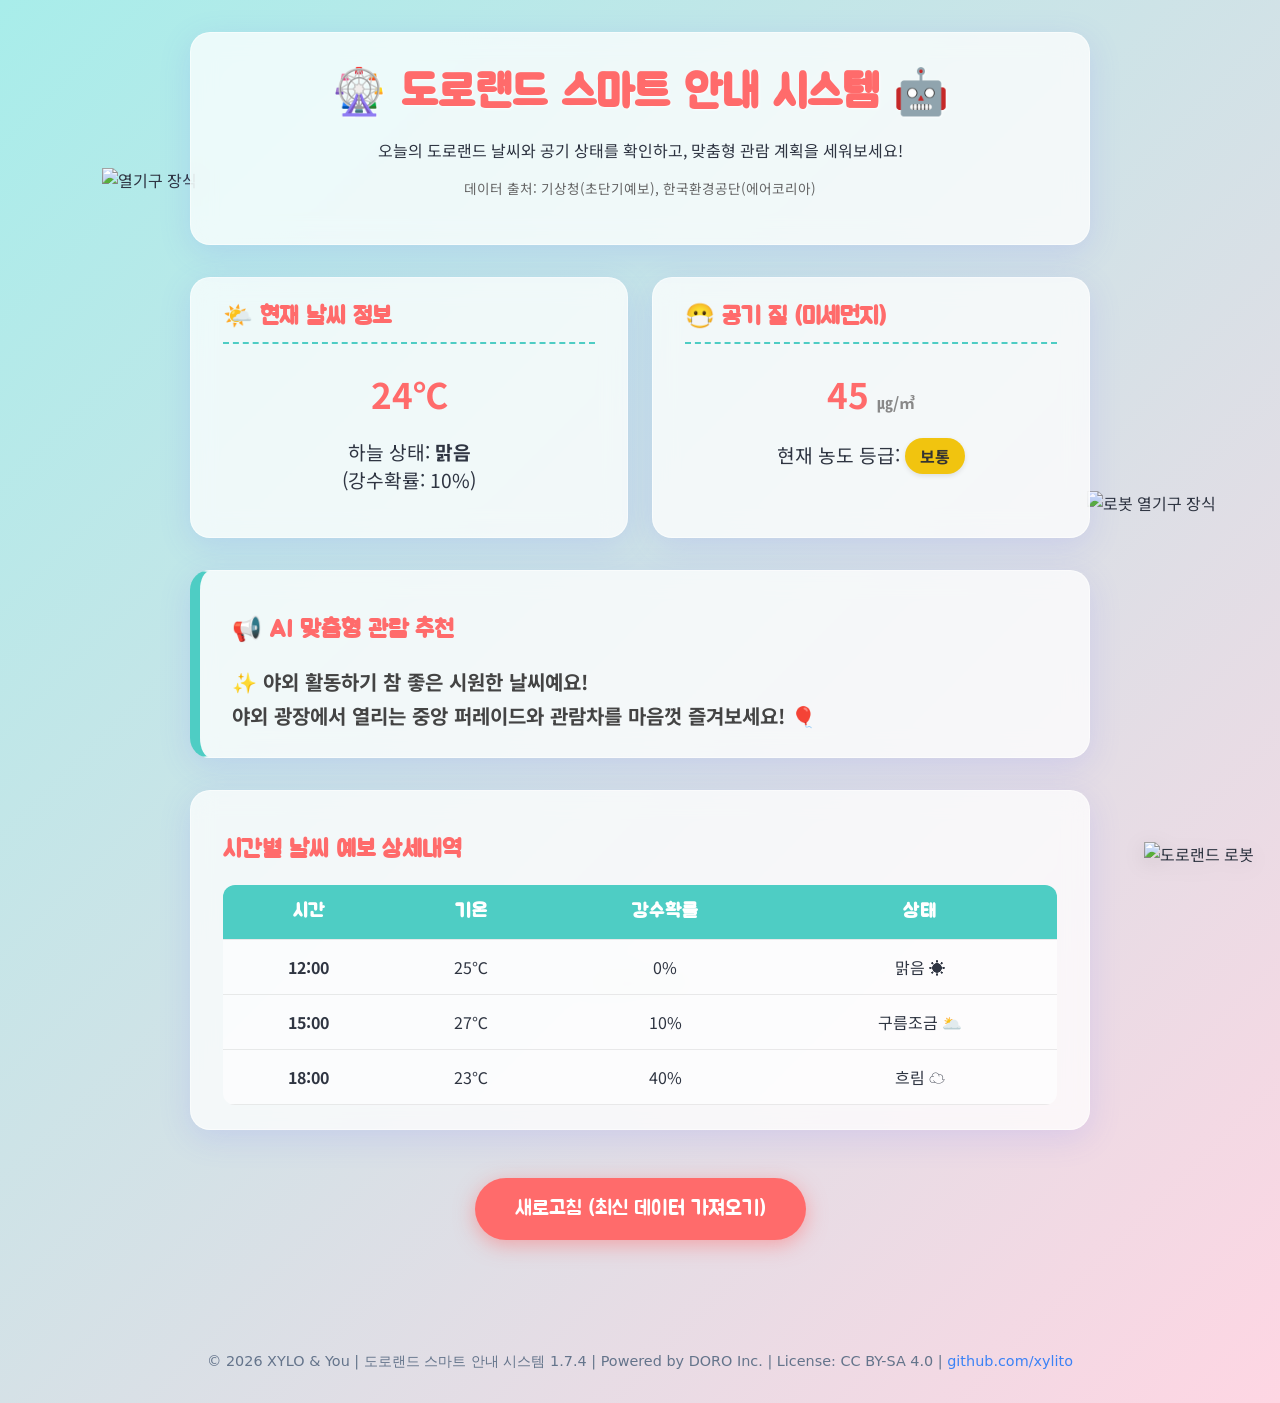
==== commit f26423d8: "chore: 1.7.4 (Gemini 대응)" ====
--- a/smart-guide-web/index.html
+++ b/smart-guide-web/index.html
@@ -5,7 +5,7 @@
   - Project:    도로랜드 스마트 안내 시스템
   - Creator:    XYLO & You
   - Powered by: DORO Inc.
-  - Version:    1.7.3 (2026.06.06.)
+  - Version:    1.7.4 (2026.06.29.)
   - Source:     https://github.com/xylito/doroland-smart-guide
   - License:    CC BY-SA 4.0 (상업적 이용 가능 / 동일 조건 변경 허락 / 저작자 표시)
   
@@ -103,7 +103,7 @@
     <script src="js/script.js"></script>
     <script src="../assets/js/global-screenshot.js"></script>
     <footer class="ui-footer">
-        &copy; 2026 XYLO & You | 도로랜드 스마트 안내 시스템 1.7.3 | Powered by DORO Inc. | License: CC BY-SA 4.0 | 
+        &copy; 2026 XYLO & You | 도로랜드 스마트 안내 시스템 1.7.4 | Powered by DORO Inc. | License: CC BY-SA 4.0 | 
         <a href="https://github.com/xylito" target="_blank" rel="noopener noreferrer">github.com/xylito</a>
     </footer>
 </body>
--- a/smart-guide-web/css/style.css
+++ b/smart-guide-web/css/style.css
@@ -5,7 +5,7 @@
   - Project:    도로랜드 스마트 안내 시스템
   - Creator:    XYLO & You
   - Powered by: DORO Inc.
-  - Version:    1.7.3 (2026.06.06.)
+  - Version:    1.7.4 (2026.06.29.)
   - Source:     https://github.com/xylito/doroland-smart-guide
   - License:    CC BY-SA 4.0 (상업적 이용 가능 / 동일 조건 변경 허락 / 저작자 표시)
   
